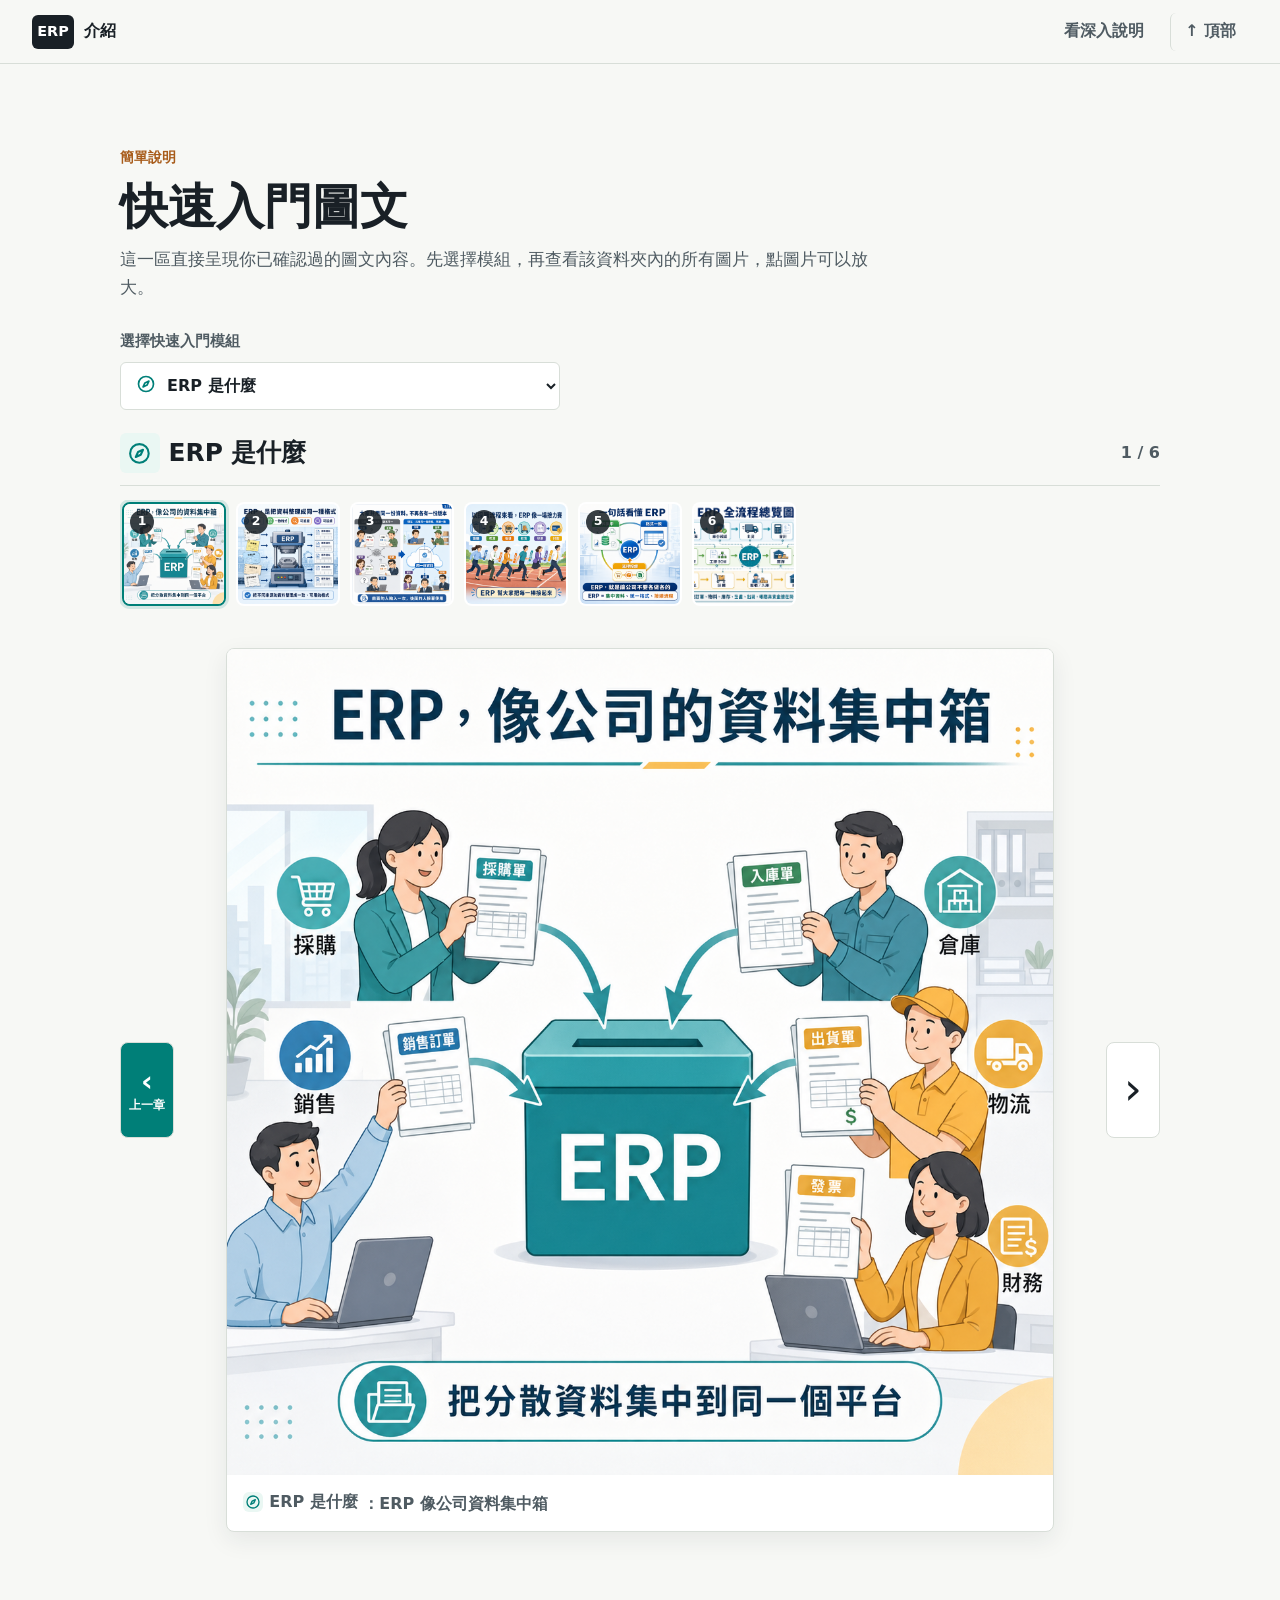
==== simple.html @ 91705d70 "初版" ====
<!doctype html>
<html lang="zh-Hant">
  <head>
    <meta charset="utf-8">
    <meta name="viewport" content="width=device-width, initial-scale=1">
    <meta name="description" content="ERP 簡單說明：用快速入門圖文走完 ERP 模組流程。">
    <title>ERP 簡單說明</title>
    <link rel="stylesheet" href="styles.css">
  </head>
  <body data-page="simple">
    <header class="site-header">
      <a class="brand" href="index.html" aria-label="回到首頁">
        <span class="brand-mark">ERP</span>
        <span>介紹</span>
      </a>
      <nav class="main-nav" aria-label="主要導覽">
        <a href="deep.html" data-page-link="deep">看深入說明</a>
        <a class="nav-action" href="#top" aria-label="移回頂部">↑ 頂部</a>
      </nav>
    </header>

    <main id="top">
      <section class="section" id="simple" aria-labelledby="simple-title">
        <div class="section-heading">
          <p class="eyebrow">簡單說明</p>
          <h1 id="simple-title">快速入門圖文</h1>
          <p>這一區直接呈現你已確認過的圖文內容。先選擇模組，再查看該資料夾內的所有圖片，點圖片可以放大。</p>
        </div>

        <div class="module-picker">
          <label for="quickModuleSelect">選擇快速入門模組</label>
          <select id="quickModuleSelect"></select>
        </div>

        <div class="quick-journey" id="simpleImages"></div>
      </section>
    </main>

    <div class="lightbox" id="imageLightbox" hidden>
      <button class="lightbox-close" type="button" aria-label="關閉圖片">×</button>
      <figure>
        <img id="lightboxImage" src="" alt="">
        <figcaption id="lightboxCaption"></figcaption>
      </figure>
    </div>

    <footer class="site-footer">
    </footer>

    <script src="data/erp-modules.js"></script>
    <script src="script.js"></script>
  </body>
</html>
---- styles.css ----
:root {
  color-scheme: light;
  --ink: #192026;
  --ink-soft: #4f5b62;
  --paper: #f7f8f5;
  --surface: #ffffff;
  --soft: #eef3ef;
  --line: #d8ded8;
  --teal: #007f78;
  --blue: #284f9f;
  --copper: #a85c1b;
  --shadow: 0 18px 48px rgba(31, 41, 45, 0.14);
  --radius: 8px;
  font-family: "Noto Sans TC", "Microsoft JhengHei", "PingFang TC", system-ui, sans-serif;
}

* {
  box-sizing: border-box;
}

html {
  scroll-behavior: smooth;
}

body {
  margin: 0;
  color: var(--ink);
  background: var(--paper);
  line-height: 1.65;
}

img {
  max-width: 100%;
  display: block;
}

a {
  color: inherit;
}

button,
select {
  font: inherit;
}

.site-header {
  position: sticky;
  top: 0;
  z-index: 20;
  min-height: 64px;
  display: flex;
  align-items: center;
  justify-content: space-between;
  gap: 20px;
  padding: 0 32px;
  border-bottom: 1px solid var(--line);
  background: rgba(247, 248, 245, 0.94);
  backdrop-filter: blur(10px);
}

.brand {
  display: inline-flex;
  align-items: center;
  gap: 10px;
  color: var(--ink);
  font-weight: 900;
  text-decoration: none;
}

.brand-mark {
  width: 42px;
  height: 34px;
  display: grid;
  place-items: center;
  border-radius: 6px;
  background: var(--ink);
  color: #fff;
  font-size: 0.9rem;
}

.main-nav {
  display: flex;
  gap: 8px;
  flex-wrap: wrap;
  justify-content: flex-end;
}

.main-nav a {
  min-height: 38px;
  display: inline-flex;
  align-items: center;
  padding: 0 12px;
  border-radius: 6px;
  color: var(--ink-soft);
  font-weight: 800;
  text-decoration: none;
}

.main-nav .nav-action {
  margin-left: 6px;
  padding-left: 14px;
  border-left: 1px solid var(--line);
}

.main-nav a:hover,
.main-nav a:focus-visible {
  color: var(--ink);
  background: var(--soft);
  outline: none;
}

.main-nav a[aria-current="page"] {
  color: var(--ink);
  background: #eaf7f3;
}

.choice-stage {
  position: relative;
  min-height: calc(100vh - 64px);
  display: flex;
  align-items: center;
  overflow: hidden;
  background: #101819;
}

.choice-stage::after {
  content: "";
  position: absolute;
  inset: 0;
  background: linear-gradient(90deg, rgba(12, 18, 20, 0.88), rgba(12, 18, 20, 0.62), rgba(12, 18, 20, 0.26));
}

.choice-bg {
  position: absolute;
  inset: 0;
  width: 100%;
  height: 100%;
  object-fit: cover;
  object-position: center;
}

.choice-content {
  position: relative;
  z-index: 1;
  width: min(960px, calc(100% - 40px));
  margin: 0 auto;
  padding: 96px 0;
  color: #fff;
}

.eyebrow {
  margin: 0 0 10px;
  color: var(--copper);
  font-size: 0.86rem;
  font-weight: 900;
  letter-spacing: 0;
}

.choice-stage .eyebrow {
  color: #f1c27d;
}

h1,
h2,
h3,
p {
  margin-top: 0;
}

h1 {
  margin-bottom: 14px;
  font-size: 4.8rem;
  line-height: 1.05;
  letter-spacing: 0;
}

h2 {
  margin-bottom: 12px;
  font-size: 3rem;
  line-height: 1.15;
  letter-spacing: 0;
}

.section-heading h1 {
  margin-bottom: 12px;
  font-size: 3rem;
  line-height: 1.15;
}

h3 {
  margin-bottom: 8px;
  font-size: 1.16rem;
  line-height: 1.3;
  letter-spacing: 0;
}

.module-label {
  display: inline-flex;
  align-items: center;
  gap: 0.36em;
  vertical-align: -0.08em;
}

.module-icon {
  width: 1.28em;
  height: 1.28em;
  display: inline-flex;
  flex: 0 0 auto;
  align-items: center;
  justify-content: center;
  border-radius: 6px;
  background: #eaf7f3;
  color: var(--teal);
  vertical-align: -0.16em;
}

.module-icon svg {
  width: 1em;
  height: 1em;
  display: block;
}

.module-mention {
  gap: 0.24em;
  white-space: nowrap;
}

.term-trigger {
  display: inline;
  padding: 0 2px;
  border-radius: 4px;
  border-bottom: 1px dotted rgba(40, 79, 159, 0.55);
  box-decoration-break: clone;
  color: var(--blue);
  cursor: help;
  font-weight: 800;
}

.term-trigger--module {
  display: inline-flex;
  align-items: center;
  gap: 0.24em;
  vertical-align: -0.08em;
}

.term-trigger--module .module-icon {
  width: 1.24em;
  height: 1.24em;
}

.term-trigger:hover,
.term-trigger:focus-visible,
.term-trigger[aria-expanded="true"] {
  background: #eaf0ff;
  outline: none;
}

.term-trigger:focus-visible {
  box-shadow: 0 0 0 3px rgba(40, 79, 159, 0.16);
}

.term-popover {
  position: fixed;
  z-index: 45;
  width: min(320px, calc(100vw - 24px));
  padding: 12px 14px;
  border: 1px solid rgba(25, 32, 38, 0.14);
  border-radius: 8px;
  background: #fff;
  box-shadow: 0 18px 42px rgba(31, 41, 45, 0.18);
  color: var(--ink);
  line-height: 1.5;
  pointer-events: none;
}

.term-popover::before {
  content: "";
  position: absolute;
  left: var(--term-arrow-left, 50%);
  width: 10px;
  height: 10px;
  border-left: 1px solid rgba(25, 32, 38, 0.14);
  border-top: 1px solid rgba(25, 32, 38, 0.14);
  background: #fff;
  transform: translateX(-50%) rotate(45deg);
}

.term-popover[data-placement="bottom"]::before {
  top: -6px;
}

.term-popover[data-placement="top"]::before {
  bottom: -6px;
  transform: translateX(-50%) rotate(225deg);
}

.term-popover-title {
  display: block;
  margin-bottom: 4px;
  color: var(--blue);
  font-size: 0.92rem;
}

.term-popover-body {
  margin: 0;
  color: var(--ink-soft);
  font-size: 0.9rem;
}

.module-summary h3 .module-icon,
.quick-folder-header h3 .module-icon {
  width: 1.6em;
  height: 1.6em;
}

.lead {
  max-width: 660px;
  margin-bottom: 28px;
  color: rgba(255, 255, 255, 0.9);
  font-size: 1.12rem;
}

.entry-actions {
  display: grid;
  grid-template-columns: repeat(2, minmax(260px, 1fr));
  gap: 14px;
  max-width: 760px;
}

.entry-link {
  min-height: 132px;
  display: flex;
  flex-direction: column;
  justify-content: center;
  gap: 8px;
  padding: 22px;
  border: 1px solid rgba(255, 255, 255, 0.44);
  border-radius: var(--radius);
  color: #fff;
  text-decoration: none;
  background: rgba(255, 255, 255, 0.12);
  backdrop-filter: blur(8px);
}

.entry-link:hover,
.entry-link:focus-visible {
  border-color: #fff;
  background: rgba(255, 255, 255, 0.2);
  outline: none;
}

.entry-link > span {
  font-size: 1.7rem;
  font-weight: 900;
}

.entry-link small {
  color: rgba(255, 255, 255, 0.86);
  font-size: 0.98rem;
}

.section {
  width: min(1040px, calc(100% - 40px));
  margin: 0 auto;
  padding: 82px 0;
}

.deep-section {
  width: 100%;
  padding-left: max(20px, calc((100% - 1220px) / 2));
  padding-right: max(20px, calc((100% - 1220px) / 2));
  background: var(--soft);
}

.section-heading {
  max-width: 760px;
  margin-bottom: 28px;
}

.section-heading p:last-child {
  color: var(--ink-soft);
  font-size: 1.05rem;
}

.module-summary,
.detail-block,
.readable-card {
  border: 1px solid var(--line);
  border-radius: var(--radius);
  background: var(--surface);
}

.quick-journey {
  display: grid;
  gap: 38px;
}

.quick-folder {
  display: grid;
  gap: 14px;
}

.quick-folder-header {
  min-height: 54px;
  display: flex;
  align-items: center;
  justify-content: space-between;
  gap: 16px;
  padding-bottom: 10px;
  border-bottom: 1px solid var(--line);
}

.quick-folder-header h3 {
  margin: 0;
  font-size: 1.55rem;
}

.quick-folder-header > span {
  color: var(--ink-soft);
  font-weight: 900;
  white-space: nowrap;
}

.quick-thumbs {
  display: grid;
  grid-auto-flow: column;
  grid-auto-columns: 104px;
  gap: 10px;
  overflow-x: auto;
  padding: 2px 2px 12px;
  scroll-snap-type: x proximity;
}

.thumb-button {
  position: relative;
  overflow: hidden;
  display: block;
  aspect-ratio: 1 / 1;
  padding: 0;
  border: 2px solid transparent;
  border-radius: var(--radius);
  background: #fff;
  cursor: pointer;
  scroll-snap-align: start;
}

.thumb-button:hover,
.thumb-button:focus-visible {
  border-color: rgba(0, 127, 120, 0.5);
  outline: none;
}

.thumb-button.active {
  border-color: var(--teal);
  box-shadow: 0 0 0 3px rgba(0, 127, 120, 0.14);
}

.thumb-button img {
  width: 100%;
  height: 100%;
  object-fit: cover;
}

.thumb-button > span {
  position: absolute;
  left: 6px;
  top: 6px;
  width: 24px;
  height: 24px;
  display: grid;
  place-items: center;
  border-radius: 999px;
  background: rgba(25, 32, 38, 0.86);
  color: #fff;
  font-size: 0.78rem;
  font-weight: 900;
}

.quick-viewer {
  display: grid;
  grid-template-columns: 54px minmax(0, 1fr) 54px;
  gap: 12px;
  align-items: center;
}

.quick-main-card {
  min-width: 0;
}

.gallery-nav {
  width: 54px;
  height: 96px;
  border: 1px solid var(--line);
  border-radius: var(--radius);
  background: var(--surface);
  color: var(--ink);
  font-size: 2.8rem;
  line-height: 1;
  cursor: pointer;
}

.gallery-nav.prev-chapter,
.gallery-nav.next-chapter {
  display: grid;
  grid-template-rows: auto auto;
  justify-items: center;
  align-content: center;
  gap: 2px;
  padding: 8px 3px;
  color: #fff;
  background: var(--teal);
  font-size: 0.78rem;
  font-weight: 900;
  text-align: center;
}

.gallery-nav.prev-chapter span,
.gallery-nav.next-chapter span {
  line-height: 1.18;
  white-space: nowrap;
}

.gallery-nav.prev-chapter strong,
.gallery-nav.next-chapter strong {
  font-size: 1.8rem;
  line-height: 1;
}

.gallery-nav:hover,
.gallery-nav:focus-visible {
  border-color: var(--teal);
  background: #eaf7f3;
  outline: none;
}

.gallery-nav.prev-chapter:hover,
.gallery-nav.prev-chapter:focus-visible,
.gallery-nav.next-chapter:hover,
.gallery-nav.next-chapter:focus-visible {
  border-color: #005e59;
  background: #005e59;
}

.readable-card {
  overflow: hidden;
  box-shadow: 0 8px 24px rgba(31, 41, 45, 0.08);
}

.image-open {
  width: 100%;
  display: block;
  padding: 0;
  border: 0;
  background: #f1f4f1;
  cursor: zoom-in;
}

.image-open img {
  width: 100%;
  aspect-ratio: 1 / 1;
  object-fit: contain;
}

.readable-card figcaption {
  margin: 0;
  padding: 14px 16px;
  color: var(--ink-soft);
  font-weight: 800;
}

.module-picker {
  position: relative;
  max-width: 440px;
  margin-bottom: 22px;
}

.module-picker label {
  display: block;
  margin-bottom: 8px;
  color: var(--ink-soft);
  font-size: 0.92rem;
  font-weight: 900;
}

.module-picker select {
  width: 100%;
  min-height: 48px;
  padding: 0 12px;
  border: 1px solid var(--line);
  border-radius: 6px;
  background: #fff;
  color: var(--ink);
  font-weight: 800;
}

.module-picker select.with-module-icon {
  padding-left: 42px;
}

.select-module-icon {
  position: absolute;
  left: 12px;
  bottom: 10px;
  z-index: 1;
  pointer-events: none;
  color: var(--teal);
}

.select-module-icon .module-icon {
  width: 28px;
  height: 28px;
  background: transparent;
}

.select-module-icon .module-icon svg {
  width: 20px;
  height: 20px;
}

.module-picker select:focus {
  border-color: var(--teal);
  outline: 3px solid rgba(0, 127, 120, 0.14);
}

.module-detail {
  display: grid;
  gap: 18px;
}

.custom-module-detail {
  display: grid;
  gap: 18px;
}

.custom-section {
  padding: 24px;
  border: 1px solid var(--line);
  border-radius: var(--radius);
  background: var(--surface);
  box-shadow: 0 8px 24px rgba(31, 41, 45, 0.06);
}

.custom-section-heading {
  display: grid;
  gap: 6px;
  margin-bottom: 16px;
}

.custom-section-heading .eyebrow {
  margin: 0;
}

.custom-section-heading h4 {
  margin: 0;
  font-size: 1.35rem;
  line-height: 1.35;
}

.custom-section-heading p {
  margin: 0;
  color: var(--ink-soft);
}

.custom-summary {
  border: 1px solid rgba(0, 127, 120, 0.18);
  background: #fbfdfb;
}

.custom-columns {
  display: grid;
  grid-template-columns: repeat(auto-fit, minmax(220px, 1fr));
  gap: 14px;
}

.custom-column {
  min-height: 0;
  background: #fff;
}

.custom-column h5 {
  margin: 0 0 8px;
  font-size: 1rem;
}

.custom-column p {
  margin: 0 0 12px;
  color: var(--ink-soft);
}

.document-flow {
  display: grid;
  grid-template-columns: repeat(auto-fit, minmax(180px, 1fr));
  gap: 12px;
}

.document-flow-item {
  min-height: 190px;
  padding: 16px;
  border: 1px solid var(--line);
  border-radius: var(--radius);
  background: #fafbf8;
}

.document-flow-item > span {
  width: 40px;
  height: 30px;
  display: grid;
  place-items: center;
  margin-bottom: 12px;
  border-radius: 6px;
  background: var(--blue);
  color: #fff;
  font-size: 0.82rem;
  font-weight: 900;
}

.document-flow-item h5 {
  margin: 0 0 8px;
  font-size: 1rem;
}

.document-flow-item p {
  margin: 0 0 12px;
  color: var(--ink-soft);
}

.document-flow-item strong {
  display: block;
  padding-top: 10px;
  border-top: 1px solid var(--line);
  color: var(--teal);
  font-size: 0.9rem;
  line-height: 1.4;
}

.scenario-panel {
  display: grid;
  gap: 10px;
  padding: 18px;
  border: 1px solid rgba(0, 127, 120, 0.2);
  border-radius: var(--radius);
  background: #f8fbf8;
}

.scenario-panel p {
  margin: 0;
  color: var(--ink-soft);
}

.scenario-panel strong {
  color: var(--teal);
}

.compare-grid {
  display: grid;
  grid-template-columns: repeat(auto-fit, minmax(220px, 1fr));
  gap: 12px;
}

.compare-grid article {
  padding: 16px;
  border: 1px solid var(--line);
  border-radius: var(--radius);
  background: #fff;
}

.compare-grid h5 {
  margin: 0 0 8px;
  font-size: 1rem;
}

.compare-grid p {
  margin: 0;
  color: var(--ink-soft);
}

.custom-flow-section {
  padding: 0;
  border: 0;
  background: transparent;
  box-shadow: none;
}

.custom-flow-section > .custom-section-heading {
  padding: 0 2px;
}

.overview-hub {
  display: grid;
  gap: 22px;
}

.overview-hub-intro {
  padding: 26px;
  border: 1px solid var(--line);
  border-radius: var(--radius);
  background: var(--surface);
  box-shadow: 0 8px 24px rgba(31, 41, 45, 0.06);
}

.overview-hub-intro .eyebrow {
  margin-bottom: 8px;
}

.overview-hub-intro h3 {
  margin: 0 0 8px;
  font-size: 1.5rem;
  line-height: 1.4;
}

.overview-hub-hint {
  margin: 0;
  color: var(--ink-soft);
}

.overview-story {
  padding: 24px 26px;
  border: 1px solid var(--line);
  border-radius: var(--radius);
  background: linear-gradient(180deg, rgba(255, 255, 255, 0.95), rgba(247, 250, 248, 0.95));
}

.overview-story-heading {
  display: flex;
  align-items: flex-end;
  justify-content: space-between;
  gap: 16px;
  margin-bottom: 16px;
}

.overview-story-heading .eyebrow {
  margin: 0 0 6px;
}

.overview-story-heading h4 {
  margin: 0;
  font-size: 1.22rem;
  line-height: 1.35;
}

.overview-story-steps {
  counter-reset: overview-story;
  display: grid;
  grid-template-columns: repeat(3, minmax(0, 1fr));
  gap: 12px;
  margin: 0;
  padding: 0;
  list-style: none;
}

.overview-story-steps li {
  counter-increment: overview-story;
  min-height: 112px;
  padding: 14px 14px 14px 46px;
  border: 1px solid rgba(0, 127, 120, 0.18);
  border-radius: 8px;
  background: var(--surface);
  position: relative;
}

.overview-story-steps li::before {
  content: counter(overview-story, decimal-leading-zero);
  position: absolute;
  left: 14px;
  top: 15px;
  color: var(--teal);
  font-weight: 900;
  font-size: 0.78rem;
}

.overview-story-steps li > strong {
  display: block;
  margin-bottom: 5px;
  color: var(--ink);
  font-size: 0.98rem;
}

.overview-story-steps li > span {
  display: block;
  color: var(--ink-soft);
  font-size: 0.88rem;
  line-height: 1.55;
}

.overview-flow-figure {
  margin: 0;
  border: 1px solid var(--line);
  border-radius: var(--radius);
  background: var(--surface);
  overflow: hidden;
}

.overview-flow-figure img {
  display: block;
  width: 100%;
  height: auto;
}

.overview-flow-figure figcaption {
  padding: 12px 16px 14px;
  border-top: 1px solid var(--line);
  color: var(--ink-soft);
  font-size: 0.9rem;
  line-height: 1.45;
}

.overview-card-grid {
  display: grid;
  grid-template-columns: repeat(3, minmax(0, 1fr));
  gap: 12px;
}

@media (max-width: 1080px) {
  .overview-card-grid {
    grid-template-columns: repeat(2, minmax(0, 1fr));
  }
}

.overview-card {
  display: flex;
  align-items: center;
  gap: 12px;
  width: 100%;
  min-height: 92px;
  padding: 16px 14px;
  border: 1px solid var(--line);
  border-radius: var(--radius);
  background: var(--surface);
  color: inherit;
  text-align: left;
  cursor: pointer;
  transition: border-color 160ms ease, box-shadow 160ms ease, transform 160ms ease;
}

.overview-card:hover,
.overview-card:focus-visible {
  border-color: var(--teal);
  box-shadow: 0 10px 24px rgba(0, 127, 120, 0.14);
  transform: translateY(-2px);
  outline: none;
}

.overview-card-icon {
  flex: 0 0 auto;
  display: inline-flex;
}

.overview-card-icon .module-icon {
  width: 36px;
  height: 36px;
}

.overview-card-icon .module-icon svg {
  width: 22px;
  height: 22px;
}

.overview-card-body {
  flex: 1 1 auto;
  min-width: 0;
  display: grid;
  gap: 4px;
}

.overview-card-body strong {
  color: var(--ink);
  font-size: 1.02rem;
  font-weight: 900;
}

.overview-card-body small {
  color: var(--ink-soft);
  font-size: 0.86rem;
  line-height: 1.4;
}

.overview-card-arrow {
  flex: 0 0 auto;
  color: var(--teal);
  font-size: 1.5rem;
  font-weight: 900;
  line-height: 1;
}

.overview-misconceptions {
  border: 1px solid var(--line);
  border-radius: var(--radius);
  background: var(--surface);
}

.overview-misconceptions summary {
  cursor: pointer;
  padding: 16px 18px;
  color: var(--ink);
  font-weight: 900;
}

.overview-misconceptions ul {
  display: grid;
  gap: 10px;
  margin: 0;
  padding: 0 18px 18px 38px;
  color: var(--ink-soft);
  line-height: 1.55;
}

.module-summary {
  padding: 26px;
}

.module-summary h3 {
  margin-bottom: 10px;
  font-size: 2rem;
}

.module-summary p:last-child {
  margin-bottom: 0;
  color: var(--ink-soft);
}

.mission {
  margin-top: 14px;
  padding-top: 14px;
  border-top: 1px solid var(--line);
}

.position-map {
  display: grid;
  grid-template-columns: repeat(3, minmax(0, 1fr));
  gap: 10px;
}

.position-node {
  min-height: 96px;
  padding: 15px 16px;
  border: 1px solid var(--line);
  border-radius: var(--radius);
  background: var(--surface);
  box-shadow: 0 8px 20px rgba(31, 41, 45, 0.06);
}

.position-node.upstream {
  border-top: 5px solid var(--blue);
}

.position-node.current {
  border-top: 5px solid var(--teal);
}

.position-node.downstream {
  border-top: 5px solid var(--copper);
}

.position-node > span {
  display: block;
  margin-bottom: 6px;
  color: var(--copper);
  font-size: 0.78rem;
  font-weight: 900;
}

.position-node strong {
  display: block;
  font-size: 0.98rem;
  line-height: 1.45;
}

.position-node small {
  display: block;
  margin-top: 6px;
  color: var(--ink-soft);
  font-size: 0.86rem;
  line-height: 1.45;
}

.execution-flow {
  padding: 26px;
  border: 2px solid rgba(0, 127, 120, 0.28);
  border-radius: var(--radius);
  background: var(--surface);
  box-shadow: 0 12px 30px rgba(31, 41, 45, 0.1);
}

.flow-heading {
  display: flex;
  align-items: center;
  justify-content: space-between;
  gap: 18px;
  margin-bottom: 20px;
  border-bottom: 1px solid var(--line);
  padding-bottom: 14px;
}

.flow-heading .eyebrow {
  margin: 0;
}

.flow-heading h4 {
  margin: 0;
  font-size: 1.8rem;
}

.flow-legend {
  display: flex;
  flex-wrap: wrap;
  gap: 8px;
  justify-content: flex-end;
}

.flow-legend > span {
  min-height: 32px;
  display: inline-flex;
  align-items: center;
  padding: 0 10px;
  border: 1px solid rgba(0, 127, 120, 0.25);
  border-radius: 999px;
  background: #eaf7f3;
  color: var(--teal);
  font-size: 0.84rem;
  font-weight: 900;
}

.flow-track {
  display: grid;
  grid-template-columns: repeat(auto-fit, minmax(180px, 1fr));
  gap: 12px;
}

.flow-step {
  position: relative;
  min-height: 292px;
  display: flex;
  flex-direction: column;
}

.flow-step-button {
  width: 100%;
  height: 100%;
  display: flex;
  flex-direction: column;
  padding: 18px 16px;
  border: 1px solid var(--line);
  border-radius: var(--radius);
  background: #fafbf8;
  color: inherit;
  text-align: left;
  cursor: pointer;
  transition: border-color 160ms ease, box-shadow 160ms ease, opacity 160ms ease, transform 160ms ease;
}

.flow-step-button:hover,
.flow-step-button:focus-visible {
  border-color: rgba(0, 127, 120, 0.55);
  box-shadow: 0 0 0 3px rgba(0, 127, 120, 0.12);
  outline: none;
}

.flow-step.active .flow-step-button {
  border-color: var(--teal);
  background: #fff;
  box-shadow: 0 10px 24px rgba(0, 127, 120, 0.16);
  transform: translateY(-2px);
}

.flow-step.dim .flow-step-button {
  opacity: 0.72;
}

.flow-step.dim .flow-step-button:hover,
.flow-step.dim .flow-step-button:focus-visible {
  opacity: 1;
}

.flow-step::after {
  content: ">";
  position: absolute;
  top: 24px;
  right: 8px;
  z-index: 1;
  width: 22px;
  height: 22px;
  display: grid;
  place-items: center;
  border-radius: 999px;
  background: var(--teal);
  color: #fff;
  font-size: 0.8rem;
  font-weight: 900;
}

.flow-step:last-child::after {
  display: none;
}

.flow-number {
  width: 42px;
  height: 32px;
  display: grid;
  place-items: center;
  margin-bottom: 12px;
  border-radius: 6px;
  background: var(--teal);
  color: #fff;
  font-size: 0.84rem;
  font-weight: 900;
}

.flow-step h5 {
  margin: 0 0 8px;
  font-size: 1rem;
  line-height: 1.28;
}

.flow-step p {
  margin-bottom: 14px;
  color: var(--ink-soft);
  font-size: 0.94rem;
}

.flow-output {
  margin-top: auto;
  padding-top: 12px;
  border-top: 1px solid var(--line);
}

.flow-output > span {
  display: block;
  margin-bottom: 4px;
  color: var(--copper);
  font-size: 0.78rem;
  font-weight: 900;
}

.flow-output strong {
  display: block;
  font-size: 0.92rem;
  line-height: 1.38;
}

.flow-detail-panel {
  margin-top: 18px;
  padding: 20px;
  border: 1px solid rgba(0, 127, 120, 0.22);
  border-radius: var(--radius);
  background: #f8fbf8;
}

.flow-detail-heading {
  display: grid;
  gap: 4px;
  margin-bottom: 16px;
}

.flow-detail-heading > span {
  color: var(--teal);
  font-size: 0.8rem;
  font-weight: 900;
}

.flow-detail-heading h5 {
  margin: 0;
  font-size: 1.28rem;
}

.flow-detail-heading p {
  margin: 0;
  color: var(--ink-soft);
}

.flow-detail-grid {
  display: grid;
  grid-template-columns: repeat(3, minmax(0, 1fr));
  gap: 10px;
}

.flow-detail-grid div {
  min-height: 122px;
  padding: 14px;
  border: 1px solid var(--line);
  border-radius: var(--radius);
  background: #fff;
}

.flow-detail-grid span,
.flow-detail-lists h6 {
  display: block;
  margin: 0 0 6px;
  color: var(--copper);
  font-size: 0.8rem;
  font-weight: 900;
}

.flow-detail-grid p {
  margin: 0;
  color: var(--ink-soft);
}

.flow-detail-lists {
  display: grid;
  grid-template-columns: repeat(2, minmax(0, 1fr));
  gap: 14px;
  margin-top: 16px;
}

.flow-detail-lists section {
  min-width: 0;
}

/* 新版步驟區塊：每個 step 自己的 sections 陣列渲染出來的版面 */
.flow-detail-panel.sectioned {
  display: grid;
  gap: 14px;
}

.flow-step-section {
  min-width: 0;
  padding: 14px;
  border: 1px solid var(--line);
  border-radius: var(--radius);
  background: #fff;
}

.flow-step-section-title {
  display: block;
  margin: 0 0 6px;
  color: var(--copper);
  font-size: 0.8rem;
  font-weight: 900;
}

.flow-step-section p {
  margin: 0;
  color: var(--ink-soft);
}

.flow-step-section p + p,
.flow-step-section p + ul,
.flow-step-section ul + p {
  margin-top: 8px;
}

.flow-step-section--columns .flow-step-columns {
  display: grid;
  grid-template-columns: repeat(auto-fit, minmax(180px, 1fr));
  gap: 10px;
}

.flow-step-column {
  padding: 10px 12px;
  border: 1px solid var(--line);
  border-radius: 8px;
  background: #f8fbf8;
}

.flow-step-column-title {
  display: block;
  margin-bottom: 4px;
  color: var(--teal);
  font-size: 0.78rem;
  font-weight: 900;
}

.flow-step-section--callout {
  border-color: rgba(176, 95, 47, 0.45);
  background: #fff7ef;
}

.flow-step-section--callout .flow-step-section-title {
  color: var(--copper);
}

.flow-step-section--definitions .step-definitions {
  margin: 0;
}

.flow-step-section--table .flow-step-table-wrapper {
  max-width: 100%;
  min-width: 0;
  overflow-x: auto;
}

.flow-step-table {
  width: 100%;
  min-width: 540px;
  border-collapse: collapse;
  font-size: 0.95rem;
}

.flow-step-table th,
.flow-step-table td {
  padding: 8px 10px;
  border: 1px solid var(--line);
  text-align: left;
  vertical-align: top;
  color: var(--ink-soft);
}

.flow-step-table th {
  background: #eef5f1;
  color: var(--teal);
  font-weight: 700;
}

@media (max-width: 760px) {
  .flow-step-section--columns .flow-step-columns {
    grid-template-columns: 1fr;
  }
}

.step-definitions {
  display: grid;
  gap: 6px;
  margin: 2px 0 14px;
  padding: 10px;
  border-radius: 6px;
  background: #eef5f1;
}

.step-definitions div {
  display: grid;
  grid-template-columns: 58px minmax(0, 1fr);
  gap: 8px;
}

.step-definitions dt,
.step-definitions dd {
  margin: 0;
  font-size: 0.82rem;
  line-height: 1.38;
}

.step-definitions dt {
  color: var(--teal);
  font-weight: 900;
}

.step-definitions dd {
  color: var(--ink-soft);
}

.detail-block {
  min-height: 190px;
  padding: 20px;
}

.detail-block h4 {
  margin: 0 0 4px;
  font-size: 1rem;
}

.compact-list li {
  font-size: 0.92rem;
}

.empty-note {
  margin: 0;
  color: var(--ink-soft);
}

.plain-list,
.pill-list {
  margin: 0;
  padding: 0;
  list-style: none;
}

.plain-list li {
  position: relative;
  padding-left: 18px;
  color: var(--ink-soft);
}

.plain-list li strong {
  display: block;
  color: var(--ink);
}

.plain-list li small {
  display: block;
  margin-top: 2px;
  color: var(--ink-soft);
  font-size: 0.88rem;
  line-height: 1.45;
}

.plain-list li::before {
  content: "";
  position: absolute;
  left: 0;
  top: 0.78em;
  width: 6px;
  height: 6px;
  border-radius: 999px;
  background: var(--teal);
}

.plain-list li + li {
  margin-top: 8px;
}

.pill-list {
  display: flex;
  flex-wrap: wrap;
  gap: 8px;
}

.pill-list li {
  padding: 7px 10px;
  border: 1px solid var(--line);
  border-radius: 12px;
  background: var(--soft);
  color: var(--ink-soft);
  font-weight: 800;
}

.pill-list li strong {
  display: block;
  color: var(--ink-soft);
}

.pill-list li small {
  display: block;
  max-width: 220px;
  margin-top: 2px;
  color: var(--ink-soft);
  font-size: 0.82rem;
  font-weight: 700;
  line-height: 1.4;
}

.lightbox {
  position: fixed;
  inset: 0;
  z-index: 50;
  display: grid;
  place-items: center;
  padding: 24px;
  background: rgba(10, 15, 17, 0.88);
}

.lightbox[hidden] {
  display: none;
}

.lightbox figure {
  width: min(96vw, 1180px);
  max-height: 94vh;
  margin: 0;
  display: grid;
  gap: 10px;
}

.lightbox img {
  width: 100%;
  max-height: calc(94vh - 52px);
  object-fit: contain;
  background: #fff;
}

.lightbox figcaption {
  color: #fff;
  text-align: center;
  font-weight: 800;
}

.lightbox-close {
  position: fixed;
  top: 14px;
  right: 16px;
  width: 44px;
  height: 44px;
  border: 1px solid rgba(255, 255, 255, 0.5);
  border-radius: 999px;
  background: rgba(255, 255, 255, 0.12);
  color: #fff;
  font-size: 2rem;
  line-height: 1;
  cursor: pointer;
}

.site-footer {
  padding: 28px 20px 42px;
  border-top: 1px solid var(--line);
  color: var(--ink-soft);
  text-align: center;
}

.site-footer p {
  margin: 0;
}

@media (max-width: 880px) {
  .site-header {
    align-items: flex-start;
    flex-direction: column;
    padding: 12px 20px;
  }

  h1 {
    font-size: 3.5rem;
  }

  h2 {
    font-size: 2.35rem;
  }

  .entry-actions,
  .flow-track,
  .position-map,
  .flow-detail-grid,
  .flow-detail-lists,
  .overview-story-steps,
  .overview-card-grid {
    grid-template-columns: 1fr;
  }

  .overview-story-heading {
    align-items: flex-start;
    flex-direction: column;
  }

  .quick-viewer {
    grid-template-columns: 44px minmax(0, 1fr) 44px;
    gap: 8px;
  }

  .gallery-nav {
    width: 44px;
    height: 78px;
    font-size: 2.2rem;
  }

  .gallery-nav.prev-chapter,
  .gallery-nav.next-chapter {
    height: 78px;
    padding: 7px 2px;
    font-size: 0.68rem;
  }

  .gallery-nav.prev-chapter strong,
  .gallery-nav.next-chapter strong {
    font-size: 1.45rem;
  }

  .flow-heading {
    align-items: flex-start;
    flex-direction: column;
  }

  .flow-legend {
    justify-content: flex-start;
  }

  .flow-step {
    min-height: auto;
  }

  .flow-step::after {
    top: auto;
    right: 18px;
    bottom: -17px;
    transform: rotate(90deg);
  }

  .choice-stage {
    min-height: 680px;
  }
}

@media (max-width: 560px) {
  .choice-content {
    width: calc(100% - 32px);
    padding: 72px 0;
  }

  h1 {
    font-size: 2.6rem;
  }

  h2 {
    font-size: 1.95rem;
  }

  .section {
    width: calc(100% - 32px);
  }
}
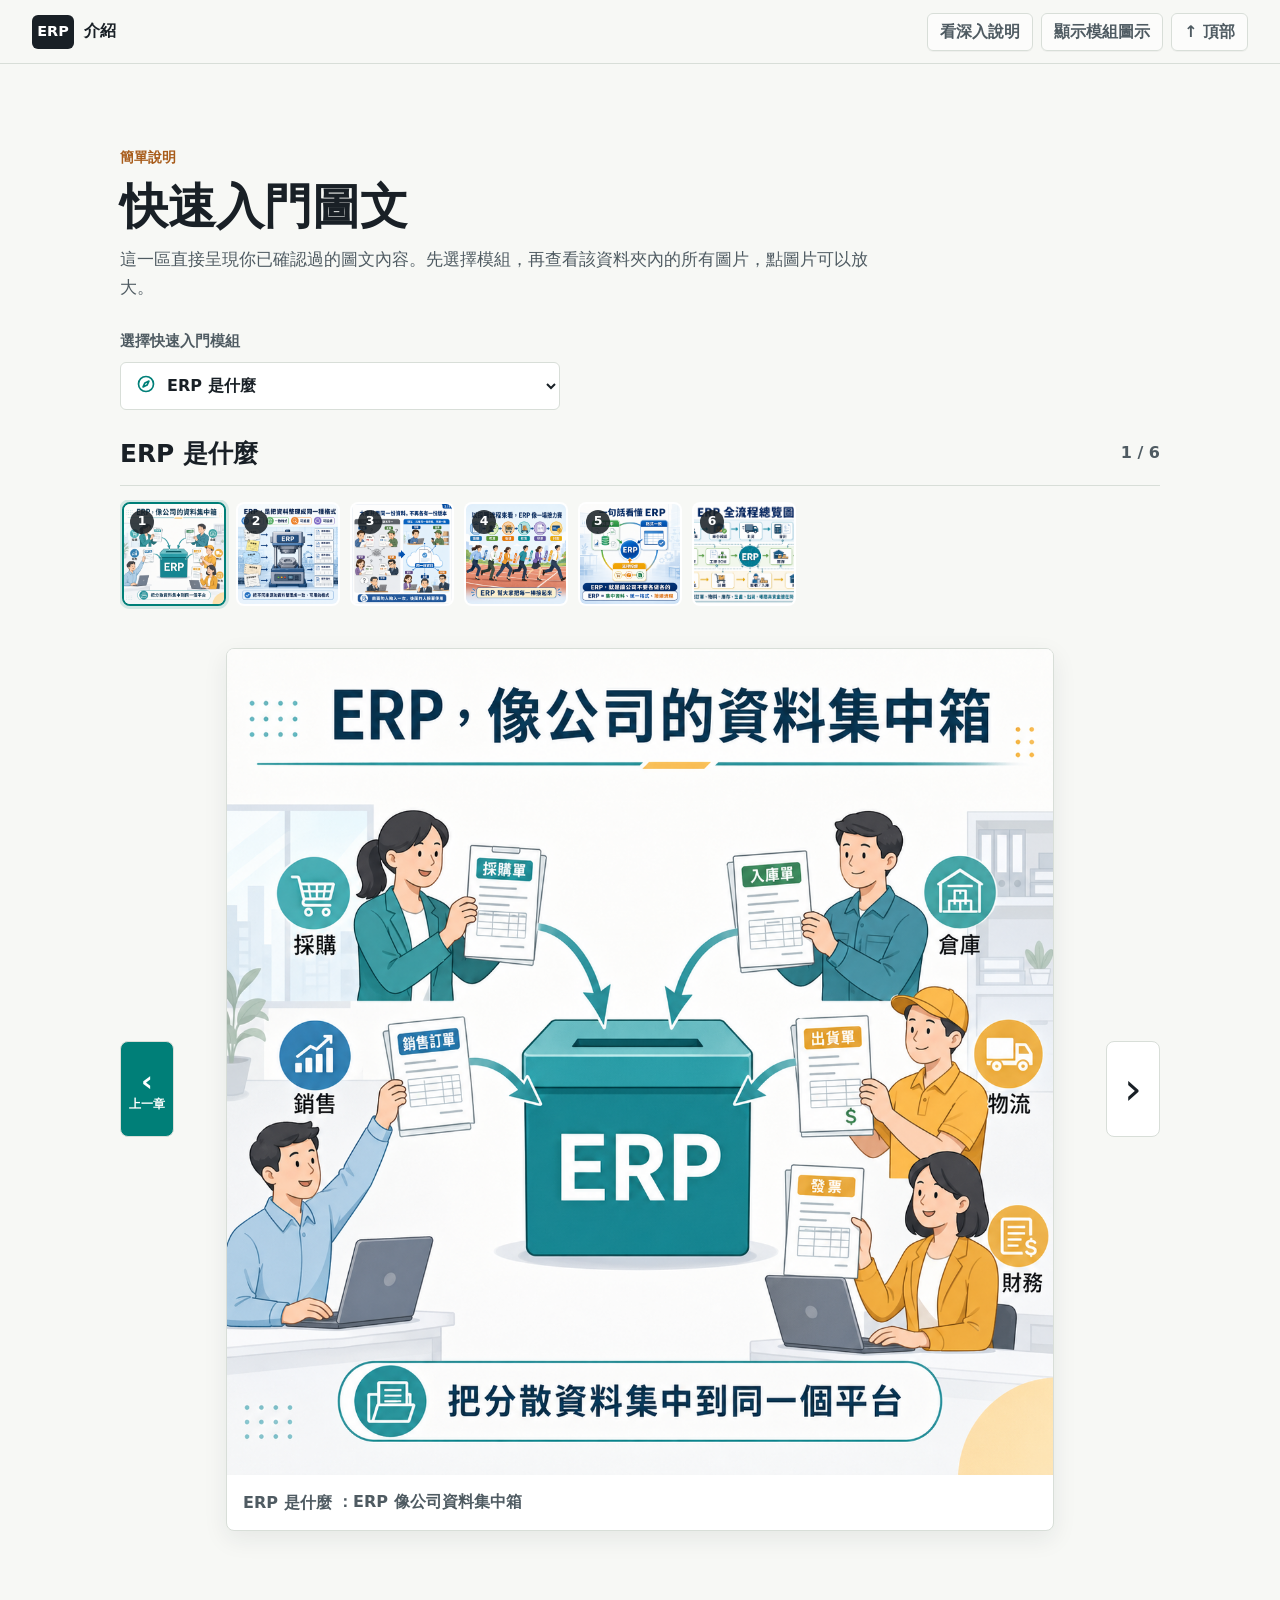
==== commit 8bcc970c: "加入MRP、圖示開關" ====
--- a/simple.html
+++ b/simple.html
@@ -5,7 +5,7 @@
     <meta name="viewport" content="width=device-width, initial-scale=1">
     <meta name="description" content="ERP 簡單說明：用快速入門圖文走完 ERP 模組流程。">
     <title>ERP 簡單說明</title>
-    <link rel="stylesheet" href="styles.css">
+    <link rel="stylesheet" href="styles.css?v=20260513m">
   </head>
   <body data-page="simple">
     <header class="site-header">
@@ -47,7 +47,7 @@
     <footer class="site-footer">
     </footer>
 
-    <script src="data/erp-modules.js"></script>
-    <script src="script.js"></script>
+    <script src="data/erp-modules.js?v=20260513m"></script>
+    <script src="script.js?v=20260513m"></script>
   </body>
 </html>
--- a/styles.css
+++ b/styles.css
@@ -85,33 +85,42 @@
   justify-content: flex-end;
 }
 
-.main-nav a {
+.main-nav a,
+.main-nav button {
   min-height: 38px;
   display: inline-flex;
   align-items: center;
+  justify-content: center;
   padding: 0 12px;
+  border: 1px solid var(--line);
   border-radius: 6px;
+  background: rgba(255, 255, 255, 0.62);
   color: var(--ink-soft);
   font-weight: 800;
   text-decoration: none;
+  line-height: 1;
+  cursor: pointer;
+  box-shadow: 0 1px 0 rgba(25, 32, 38, 0.04);
 }
 
 .main-nav .nav-action {
-  margin-left: 6px;
-  padding-left: 14px;
-  border-left: 1px solid var(--line);
+  margin-left: 0;
 }
 
 .main-nav a:hover,
-.main-nav a:focus-visible {
+.main-nav a:focus-visible,
+.main-nav button:hover,
+.main-nav button:focus-visible {
   color: var(--ink);
-  background: var(--soft);
+  background: var(--surface);
+  border-color: #c7d0c8;
   outline: none;
 }
 
 .main-nav a[aria-current="page"] {
   color: var(--ink);
   background: #eaf7f3;
+  border-color: #cfe4dc;
 }
 
 .choice-stage {
@@ -775,14 +784,34 @@
 }
 
 .custom-flow-section {
+  border-color: rgba(0, 127, 120, 0.28);
+}
+
+.custom-flow-section > .custom-section-heading {
+  margin-bottom: 18px;
+}
+
+.custom-flow-section .execution-flow {
   padding: 0;
   border: 0;
   background: transparent;
   box-shadow: none;
 }
 
-.custom-flow-section > .custom-section-heading {
-  padding: 0 2px;
+.custom-callout {
+  border-color: rgba(176, 95, 47, 0.28);
+  background: #fffaf5;
+}
+
+.custom-callout h4 {
+  margin: 0 0 8px;
+  font-size: 1.2rem;
+  line-height: 1.35;
+}
+
+.custom-callout p {
+  margin: 0;
+  color: var(--ink-soft);
 }
 
 .overview-hub {
@@ -1011,6 +1040,18 @@
 .module-summary h3 {
   margin-bottom: 10px;
   font-size: 2rem;
+}
+
+.module-english {
+  display: inline-block;
+  margin: -4px 0 14px;
+  padding: 4px 12px;
+  border-radius: 999px;
+  background: rgba(0, 127, 120, 0.08);
+  color: var(--teal);
+  font-size: 0.92rem;
+  letter-spacing: 0.02em;
+  font-weight: 600;
 }
 
 .module-summary p:last-child {
